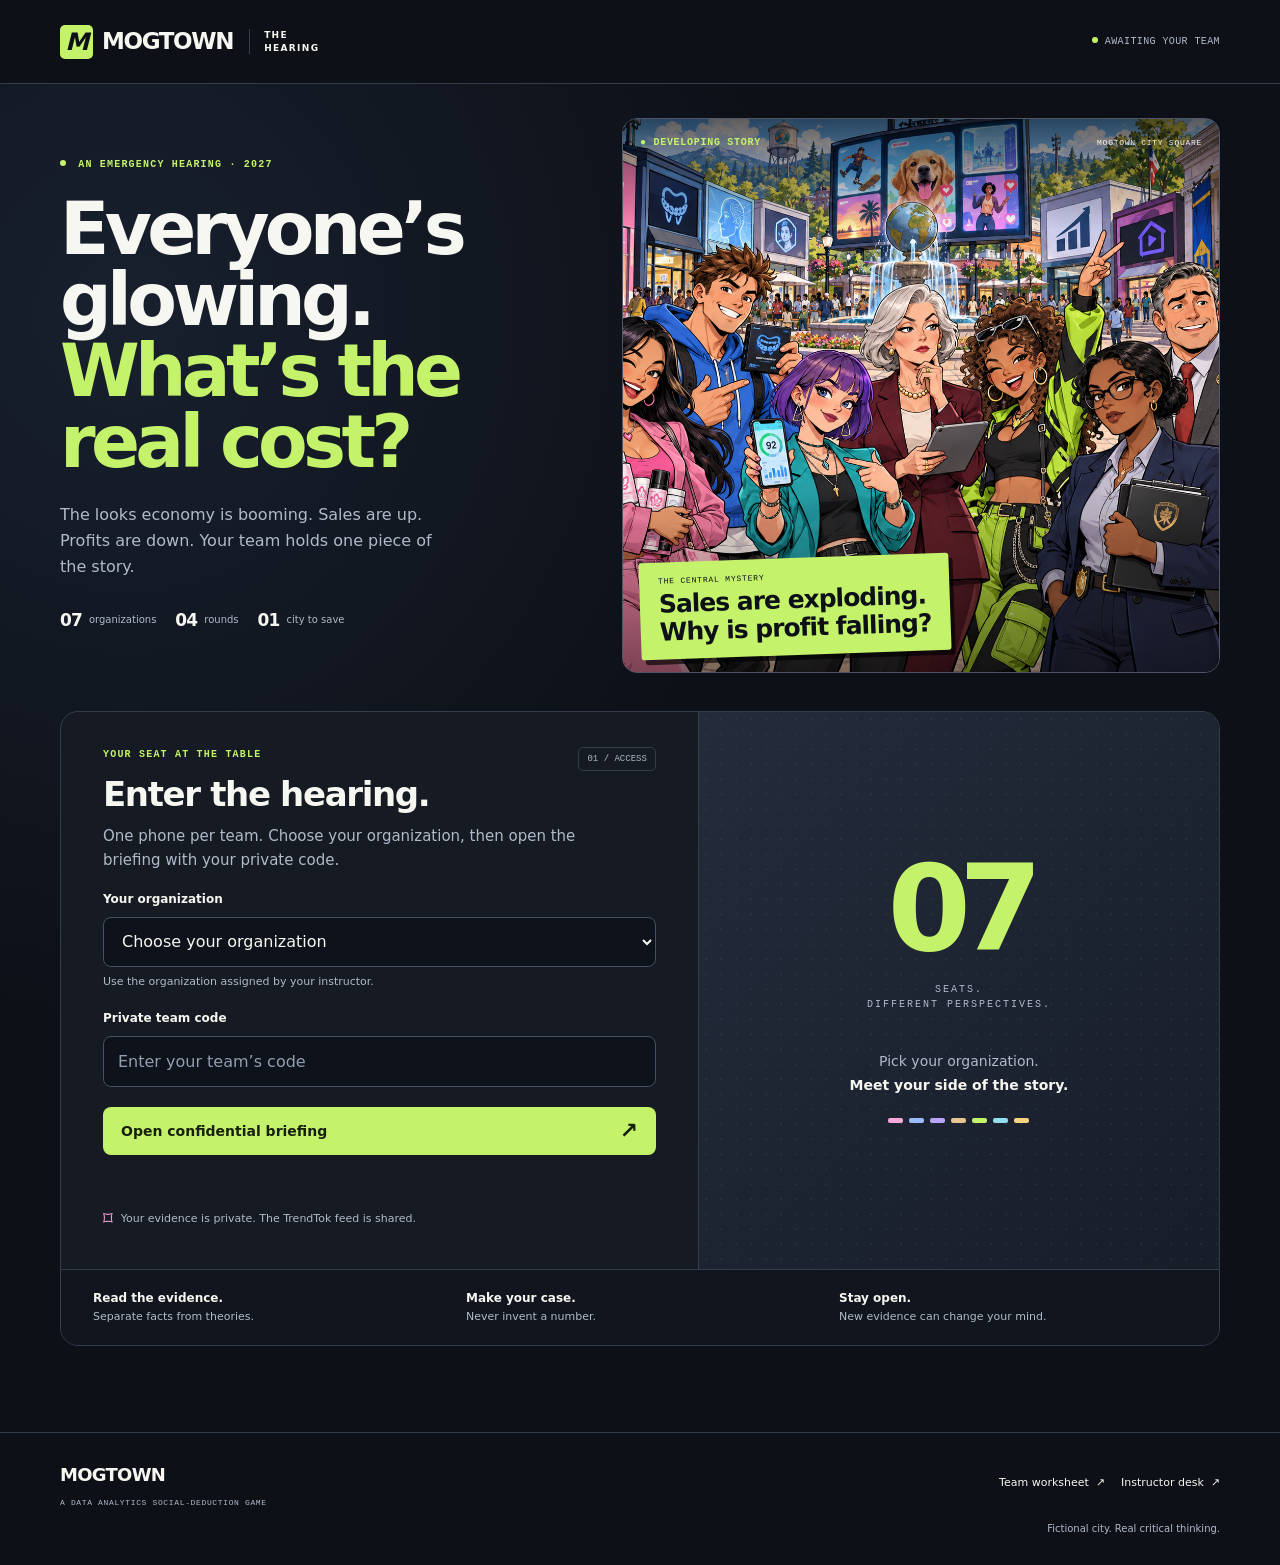
==== index.html @ ff47333d "Build polished MogTown classroom hearing with encrypted role rounds" ====
<!doctype html>
<html lang="en">
<head>
  <meta charset="utf-8">
  <meta name="viewport" content="width=device-width, initial-scale=1">
  <meta name="theme-color" content="#0d1017">
  <title>MogTown — The Emergency Hearing</title>
  <meta name="description" content="Seven organizations. Different evidence. One city-wide decision. A social-deduction data analytics classroom game.">
  <link rel="stylesheet" href="styles.css">
</head>
<body>
  <a class="skip-link" href="#main">Skip to the game</a>
  <header class="topbar">
    <a class="brand" href="./" aria-label="MogTown home"><span class="brand-mark" aria-hidden="true">M</span>MOGTOWN<span class="brand-sub">THE HEARING</span></a>
    <div class="session-tools"><span class="status-pill" id="sessionStatus">AWAITING YOUR TEAM</span><button class="text-button hidden" id="logoutBtn" type="button">Switch team</button></div>
  </header>
  <main class="shell" id="main">
    <section class="hero" id="hero" aria-labelledby="heroTitle">
      <div class="hero-copy">
        <p class="eyebrow"><span class="signal-dot" aria-hidden="true"></span> AN EMERGENCY HEARING · 2027</p>
        <h1 id="heroTitle">Everyone’s <br>glowing.<br><em>What’s the <br>real cost?</em></h1>
        <p class="lede">The looks economy is booming. Sales are up. Profits are down. Your team holds one piece of the story.</p>
        <div class="hero-meta"><span><b>07</b> organizations</span><span><b>04</b> rounds</span><span><b>01</b> city to save</span></div>
      </div>
      <div class="hero-art">
        <img src="assets/main.png" width="1448" height="1086" alt="The seven MogTown representatives gather in the town square beneath the TrendTok screen." fetchpriority="high">
        <div class="art-caption"><span class="live-dot">● DEVELOPING STORY</span><span>MOGTOWN CITY SQUARE</span></div>
        <div class="headline-sticker"><span>THE CENTRAL MYSTERY</span><strong>Sales are exploding.<br>Why is profit falling?</strong></div>
      </div>
    </section>
    <section class="panel access-panel" id="loginPanel" aria-labelledby="accessTitle">
      <div class="access-layout">
        <div class="access-main">
          <div class="panel-head"><div><p class="eyebrow">YOUR SEAT AT THE TABLE</p><h2 id="accessTitle">Enter the hearing.</h2></div><span class="file-marker" aria-hidden="true">01 / ACCESS</span></div>
          <p class="intro">One phone per team. Choose your organization, then open the briefing with your private code.</p>
          <form id="loginForm" novalidate>
            <label for="roleSelect">Your organization</label>
            <select id="roleSelect" aria-describedby="roleHelp"><option value="">Loading organizations…</option></select>
            <p class="field-help" id="roleHelp">Use the organization assigned by your instructor.</p>
            <label for="roleCode">Private team code</label>
            <input id="roleCode" type="password" autocomplete="off" autocapitalize="none" spellcheck="false" placeholder="Enter your team’s code" aria-describedby="loginMessage">
            <button class="primary" id="loginBtn" type="submit">Open confidential briefing <span aria-hidden="true">↗</span></button>
            <p class="message" id="loginMessage" aria-live="polite" aria-atomic="true"></p>
          </form>
          <p class="access-note"><span aria-hidden="true">⌑</span> Your evidence is private. The TrendTok feed is shared.</p>
        </div>
        <div class="preview-stage">
          <div class="preview-placeholder"><div class="seat-number" aria-hidden="true">07<span>SEATS.<br>DIFFERENT PERSPECTIVES.</span></div><p>Pick your organization.<br><strong>Meet your side of the story.</strong></p><div class="preview-colors" aria-hidden="true"><i></i><i></i><i></i><i></i><i></i><i></i><i></i></div></div>
          <div id="rolePreview" class="role-preview hidden" aria-live="polite"><img id="rolePreviewImage" alt="" width="1122" height="1402"><div class="preview-caption"><p class="eyebrow">YOUR ORGANIZATION</p><h3 id="rolePreviewName"></h3><p id="rolePreviewDescription"></p></div></div>
        </div>
      </div>
      <div class="entry-rules"><span><b>Read the evidence.</b> Separate facts from theories.</span><span><b>Make your case.</b> Never invent a number.</span><span><b>Stay open.</b> New evidence can change your mind.</span></div>
    </section>
    <section id="game" class="hidden" aria-label="Your hearing workspace">
      <p id="sessionMessage" class="message" aria-live="polite" aria-atomic="true"></p>
      <section class="role-banner panel confidential" aria-labelledby="roleName">
        <div class="role-portrait"><img id="roleAvatar" alt="" width="1122" height="1402"><span>YOUR DELEGATION</span></div>
        <div class="role-copy"><p class="tag"><span aria-hidden="true">⌑</span> CONFIDENTIAL · YOUR ORGANIZATION ONLY</p><h2 id="roleName" tabindex="-1"></h2><p id="roleBrief"></p><div class="mission" id="roleMission"></div></div>
      </section>
      <section class="feed panel public" aria-labelledby="feedTitle">
        <div class="panel-head"><div><p class="tag">PUBLIC · EVERY TEAM SEES THIS</p><h2 class="feed-title" id="feedTitle"><span class="trend-icon" aria-hidden="true">↗</span>TrendTok <span>LIVE</span></h2></div><div class="feed-source"><span class="live-dot">● LIVE FEED</span><span>MOGTOWN / LOCAL</span></div></div>
        <div id="trendFeed"></div><p class="feed-footnote">Shared headlines. Different perspectives. Check the evidence behind the story.</p>
      </section>
      <div class="round-section-label"><p class="eyebrow">THE HEARING, ROUND BY ROUND</p><span>Unlocked by your instructor</span></div>
      <nav class="round-nav" aria-label="Hearing rounds">
        <button class="round-tab active" data-round="1" type="button" aria-current="step"><span class="round-number">01</span><span>DESCRIBE</span></button>
        <button class="round-tab locked" data-round="2" type="button" disabled><span class="round-number">02</span><span>DIAGNOSE</span><span class="lock-label">LOCKED</span></button>
        <button class="round-tab locked" data-round="3" type="button" disabled><span class="round-number">03</span><span>PREDICT</span><span class="lock-label">LOCKED</span></button>
        <button class="round-tab locked" data-round="4" type="button" disabled><span class="round-number">04</span><span>PRESCRIBE</span><span class="lock-label">LOCKED</span></button>
        <button class="round-tab locked reveal-tab" data-round="5" type="button" disabled><span class="round-number">★</span><span>REVEAL</span><span class="lock-label">LOCKED</span></button>
      </nav>
      <section id="roundContent" class="panel round-content" aria-label="Current round evidence and team tasks" tabindex="-1"></section>
      <section class="panel unlock-panel" id="unlockPanel" aria-labelledby="unlockTitle">
        <div><p class="eyebrow">INSTRUCTOR RELEASE</p><h2 id="unlockTitle">The story isn’t over.</h2><p id="unlockHint">Wait until your instructor releases the next code.</p></div>
        <form id="unlockForm" novalidate><label for="roundCode">Next round code</label><div class="unlock-row"><input id="roundCode" type="password" autocomplete="off" autocapitalize="none" spellcheck="false" placeholder="Enter the released code" aria-describedby="unlockHint unlockMessage"><button class="secondary" id="unlockBtn" type="submit">Unlock <span aria-hidden="true">→</span></button></div><p class="message" id="unlockMessage" aria-live="polite" aria-atomic="true"></p></form>
      </section>
    </section>
  </main>
  <footer><div class="footer-brand">MOGTOWN<span>A DATA ANALYTICS SOCIAL-DEDUCTION GAME</span></div><div class="footer-links"><a href="worksheet.html" target="_blank" rel="noopener">Team worksheet <span aria-hidden="true">↗</span></a><a href="instructor.html">Instructor desk <span aria-hidden="true">↗</span></a><span>Fictional city. Real critical thinking.</span></div></footer>
  <script src="app.js"></script>
</body>
</html>
---- styles.css ----
:root { --bg:#0d1017;--panel:#151a23;--panel2:#1c222c;--text:#f7f7f1;--muted:#b0bac8;--line:#343d4b;--hot:#f8a9dc;--cyan:#93deec;--lime:#c4f36b;--gold:#f6d37e;--danger:#ffadb3;--role-accent:var(--hot);--radius:18px; }
* { box-sizing:border-box; }
.hero-copy { min-width:0; }
html { color-scheme:dark;scroll-behavior:smooth;scroll-padding-top:100px; }
body { margin:0;min-height:100vh;font-family:ui-sans-serif,system-ui,-apple-system,BlinkMacSystemFont,"Segoe UI",sans-serif;background:radial-gradient(ellipse at 10% 20%,#18202e 0,transparent 40%),var(--bg);color:var(--text);font-size:15px;line-height:1.6; }
body[data-role="glowlab"] { --role-accent:#f8a9dc; }body[data-role="jawmax"] { --role-accent:#9bbdff; }body[data-role="mirror-ai"],body[data-role="mirrorai"] { --role-accent:#b9a5fa; }body[data-role="primeera-ai"],body[data-role="primeera"] { --role-accent:#e9c394; }body[data-role="clouthouse"] { --role-accent:#c4f36b; }body[data-role="consumer-protection"],body[data-role="consumer"] { --role-accent:#93deec; }body[data-role="mayor"] { --role-accent:#f6d37e; }
a { color:inherit;text-underline-offset:4px; }button,input,select { font:inherit; }button,a,input,select { -webkit-tap-highlight-color:transparent; }button { cursor:pointer; }button:disabled { cursor:not-allowed; }:focus-visible { outline:3px solid var(--lime);outline-offset:4px; }::selection { background:var(--lime);color:var(--bg); }.hidden { display:none!important; }
.skip-link { position:fixed;top:-100px;left:14px;padding:10px 18px;background:var(--lime);color:var(--bg);z-index:100; }.skip-link:focus { top:12px; }
.topbar { min-height:84px;display:flex;justify-content:space-between;align-items:center;gap:16px;padding:15px max(20px,calc((100vw - 1160px)/2));border-bottom:1px solid var(--line);background:rgba(13,16,23,.96); }
.brand { display:flex;align-items:center;gap:9px;text-decoration:none;font-weight:900;letter-spacing:-.06em;font-size:23px;line-height:1;white-space:nowrap; }.brand-mark { display:grid;place-items:center;width:33px;height:34px;color:var(--bg);background:var(--lime);font-size:24px;font-style:italic;border-radius:5px; }.brand-sub { font-size:9px;font-weight:700;letter-spacing:.15em;line-height:1.35;max-width:72px;white-space:normal;padding-left:14px;margin-left:7px;border-left:1px solid var(--line); }
.session-tools { display:flex;align-items:center;gap:14px; }.status-pill { font-family:ui-monospace,SFMono-Regular,Consolas,monospace;font-size:10px;letter-spacing:.04em;color:var(--muted);text-align:right; }.status-pill::before { content:'';display:inline-block;width:6px;height:6px;border-radius:50%;background:var(--lime);margin:0 7px 1px 0; }.text-button { padding:9px 12px;min-height:44px;color:var(--text);border:1px solid var(--line);background:var(--panel);border-radius:7px;font-size:12px;font-weight:700;white-space:nowrap; }.text-button:hover { border-color:var(--muted); }
.shell { width:min(1160px,calc(100% - 40px));margin:0 auto;padding:30px 0 66px; }.hero { display:grid;grid-template-columns:1fr 1.15fr;gap:42px;align-items:center;margin:4px 0 38px; }.hero-copy { padding:20px 0; }.eyebrow,.tag { font-family:ui-monospace,SFMono-Regular,Consolas,monospace;font-size:10px;font-weight:700;letter-spacing:.12em;line-height:1.5;color:var(--lime);margin:0 0 12px; }.signal-dot { display:inline-block;height:6px;width:6px;border-radius:50%;background:var(--lime);margin:0 5px 1px 0; }
.hero h1 { font-size:clamp(48px,5.65vw,76px);line-height:.98;letter-spacing:-.065em;font-weight:900;margin:22px 0 24px; }.hero h1 em { color:var(--lime);font-style:normal; }.lede { max-width:375px;font-size:16px;color:var(--muted);line-height:1.65;margin:0 0 26px; }.hero-meta { display:flex;gap:19px;color:var(--muted);font-size:10px; }.hero-meta span { display:flex;align-items:center;gap:7px; }.hero-meta b { font-size:17px;letter-spacing:-.05em;color:var(--text); }
.hero-art { position:relative;height:555px;min-width:0;border-radius:15px;overflow:hidden;background:var(--panel);border:1px solid #505667; }.hero-art::after { content:'';position:absolute;inset:0;background:linear-gradient(180deg,rgba(0,0,0,.62),transparent 20%,transparent 65%,rgba(0,0,0,.5));pointer-events:none; }.hero-art>img { display:block;width:100%;height:100%;object-fit:cover;object-position:50% 50%; }.art-caption { position:absolute;inset:18px 17px auto;display:flex;justify-content:space-between;gap:10px;align-items:center;z-index:1;font:8px ui-monospace,monospace;letter-spacing:.09em; }.live-dot { color:var(--lime);font-size:10px;font-weight:800;white-space:nowrap; }.headline-sticker { position:absolute;left:17px;bottom:17px;max-width:calc(100% - 34px);z-index:1;background:var(--lime);color:var(--bg);padding:14px 19px;border-radius:3px;transform:rotate(-2deg);box-shadow:4px 5px 0 rgba(0,0,0,.65); }.headline-sticker>span { display:block;font:8px ui-monospace,monospace;letter-spacing:.1em;margin-bottom:5px; }.headline-sticker strong { font-size:clamp(18px,2.1vw,25px);line-height:1.1;letter-spacing:-.04em;display:block; }
.panel { background:var(--panel);border:1px solid var(--line);border-radius:var(--radius);padding:28px;margin:20px 0;min-width:0; }.panel h2 { margin:0 0 9px;line-height:1.2;letter-spacing:-.04em;font-size:28px; }.panel h3 { letter-spacing:-.02em; }.panel-head { display:flex;justify-content:space-between;align-items:flex-start;gap:16px; }.intro { color:var(--muted);margin:0 0 18px;max-width:490px; }.file-marker { border:1px solid var(--line);border-radius:5px;padding:6px 8px;color:var(--muted);font:9px ui-monospace,monospace;white-space:nowrap; }
.access-panel { padding:0;overflow:hidden; }.access-layout { display:grid;grid-template-columns:1.1fr .9fr; }.access-main { padding:32px; }.access-main h2 { font-size:34px; }
label { display:block;color:var(--text);font-size:12px;font-weight:700;margin:18px 0 8px; }input,select { width:100%;min-width:0;min-height:50px;color:var(--text);background:#0e121a;border:1px solid #465060;border-radius:8px;padding:12px 14px;font-size:16px; }input::placeholder { color:#929eaf; }input:focus,select:focus { border-color:var(--lime); }.field-help { font-size:11px;color:var(--muted);margin:6px 0 0; }
button { border:0;min-height:48px;border-radius:8px;padding:12px 18px;font-weight:750;transition:background .15s,border-color .15s; }.primary { display:flex;align-items:center;justify-content:space-between;gap:12px;width:100%;margin-top:20px;background:var(--lime);color:#17200d;text-align:left;font-size:14px; }.primary>span { font-size:22px;line-height:1; }.primary:hover { background:#d2ff82; }.primary:disabled,.secondary:disabled { background:#728955;color:#101709; }.secondary { background:var(--lime);color:#17200d;white-space:nowrap; }.secondary:hover { background:#d2ff82; }.message { color:var(--muted);font-size:12px;line-height:1.5;min-height:18px;margin:10px 0 0;overflow-wrap:anywhere; }.message.error { color:var(--danger); }.message.ok { color:var(--lime); }#sessionMessage:empty { display:none; }.access-note { display:flex;align-items:center;gap:8px;font-size:11px;color:var(--muted);margin:20px 0 0; }.access-note span { font-size:19px;color:var(--hot); }
.preview-stage { background:linear-gradient(135deg,#242b3a,#171d29);padding:24px;border-left:1px solid var(--line);display:grid;place-items:center;position:relative; }.preview-stage::before { content:'';position:absolute;inset:0;background-image:radial-gradient(#515c70 1px,transparent 1px);background-size:15px 15px;opacity:.22;pointer-events:none; }.preview-placeholder { position:relative;text-align:center;padding:25px 0; }.seat-number { color:var(--lime);font-size:120px;font-weight:900;line-height:.85;letter-spacing:-.1em; }.seat-number span { display:block;color:var(--muted);font:10px/1.5 ui-monospace,monospace;letter-spacing:.2em;margin-top:22px; }.preview-placeholder p { color:var(--muted);margin:38px 0 20px;font-size:14px;line-height:1.7; }.preview-placeholder strong { color:var(--text);font-weight:600; }.preview-colors { display:flex;justify-content:center;gap:6px; }.preview-colors i { width:15px;height:5px;border-radius:2px;background:var(--hot); }.preview-colors i:nth-child(2) { background:#9bbdff; }.preview-colors i:nth-child(3) { background:#b9a5fa; }.preview-colors i:nth-child(4) { background:#e9c394; }.preview-colors i:nth-child(5) { background:var(--lime); }.preview-colors i:nth-child(6) { background:var(--cyan); }.preview-colors i:nth-child(7) { background:var(--gold); }.preview-stage:has(.role-preview:not(.hidden)) .preview-placeholder { display:none; }
.role-preview { width:min(100%,288px);position:relative;background:#0e121a;border:1px solid #5d6879;border-radius:10px;overflow:hidden;box-shadow:0 12px 32px #080b1459;transform:rotate(1deg); }.role-preview>img { display:block;width:100%;height:auto;max-height:345px;object-fit:contain;background:#131824; }.preview-caption { padding:15px 17px; }.preview-caption .eyebrow { color:var(--role-accent);font-size:8px;margin-bottom:5px; }.preview-caption h3 { margin:0;font-size:19px;line-height:1.2; }.preview-caption>p:last-child { color:var(--muted);margin:7px 0 0;font-size:11px;line-height:1.5; }
.entry-rules { display:grid;grid-template-columns:repeat(3,1fr);border-top:1px solid var(--line);background:#11161e;padding:19px 32px;gap:25px; }.entry-rules span { font-size:11px;color:var(--muted); }.entry-rules b { display:block;color:var(--text);font-size:12px; }
.in-session .hero,.in-session #loginPanel { display:none; }.in-session .topbar { position:sticky;top:0;z-index:10;backdrop-filter:blur(16px); }.in-session .shell { width:min(1040px,calc(100% - 40px));padding-top:12px; }
.role-banner { display:grid;grid-template-columns:170px minmax(0,1fr);padding:0;overflow:hidden;border-color:#765672; }.role-portrait { position:relative;background:#111722;overflow:hidden; }.role-portrait img { display:block;width:100%;height:100%;object-fit:cover;object-position:24% 16%;min-height:240px; }.role-portrait span { position:absolute;bottom:0;left:0;right:0;padding:12px 8px;text-align:center;font:8px ui-monospace,monospace;letter-spacing:.14em;background:#0d1017e8;color:var(--role-accent); }.role-copy { padding:28px;min-width:0; }.role-copy h2 { font-size:32px; }.role-copy>p:not(.tag) { color:#d0d7e0;margin:13px 0; }.confidential .tag { color:var(--role-accent);font-size:9px; }.mission { background:#10151e;border-left:3px solid var(--role-accent);padding:14px 17px;margin-top:19px;font-size:14px; }.mission strong { color:var(--role-accent); }
.public { border-color:#405a64; }.public .tag { color:var(--cyan); }.feed-title { display:flex;align-items:center;gap:7px;font-weight:900; }.feed-title>span:last-child { font:10px ui-monospace,monospace;letter-spacing:.08em;background:var(--cyan);color:#10171d;padding:4px 6px;border-radius:3px;margin-left:5px; }.trend-icon { color:var(--cyan);font-size:40px;line-height:.9; }.feed-source { display:flex;flex-direction:column;gap:6px;align-items:flex-end;font:8px ui-monospace,monospace;color:var(--muted);letter-spacing:.05em;padding-top:5px; }#trendFeed { margin-top:20px; }.feed-card { border-top:1px solid var(--line);padding:19px 0 17px 28px;position:relative; }.feed-card::before { content:'↗';color:var(--cyan);position:absolute;left:0;top:19px;font-size:18px;font-weight:800; }.feed-card strong { display:block;font-size:17px;line-height:1.3;letter-spacing:-.02em;margin-bottom:6px; }.feed-card p { margin:0;color:var(--muted);font-size:14px; }.feed-card .feed-meta { font:8px/1.5 ui-monospace,monospace;letter-spacing:.06em;color:var(--cyan);margin-bottom:7px; }
.metric-grid { display:grid;grid-template-columns:repeat(4,minmax(0,1fr));gap:9px;margin-top:16px; }.metric { background:#0e141d;border:1px solid #354350;border-radius:8px;padding:14px 12px;min-width:0; }.metric .k { color:var(--muted);font:9px/1.4 ui-monospace,monospace;text-transform:uppercase;letter-spacing:.05em; }.metric .v { font-size:clamp(16px,2.1vw,22px);font-weight:800;letter-spacing:-.045em;line-height:1.3;margin-top:9px;overflow-wrap:anywhere; }.metric-caption,.feed-footnote { color:var(--muted);font-size:10px;margin:18px 0 0; }
.round-section-label { display:flex;justify-content:space-between;gap:15px;align-items:center;margin-top:35px; }.round-section-label .eyebrow { margin:0;color:var(--muted); }.round-section-label>span { color:var(--muted);font-size:10px; }.round-nav { display:grid;grid-template-columns:repeat(5,minmax(0,1fr));gap:8px;margin:12px 0 20px; }.round-tab { position:relative;display:flex;flex-direction:column;align-items:flex-start;gap:7px;background:var(--panel);color:var(--muted);border:1px solid var(--line);padding:13px 14px;min-height:99px;text-align:left;border-radius:9px; }.round-tab>span { font-size:9px;letter-spacing:.06em;line-height:1.2; }.round-tab .round-number { font-size:22px;font-weight:800;line-height:1;letter-spacing:-.04em; }.round-tab.active { background:var(--lime);border-color:var(--lime);color:#17200d; }.round-tab:not(.locked):not(.active):hover { border-color:var(--lime); }.round-tab.locked { background:#11161e;color:#94a0b0;border-style:dashed; }.round-tab .lock-label { font:7px ui-monospace,monospace;letter-spacing:.07em; }.round-tab:not(.locked) .lock-label { display:none; }
.round-content { border-top:3px solid var(--lime); }.round-title { display:flex;align-items:center;gap:15px;margin-bottom:22px; }.round-title .eyebrow { margin:0 0 4px; }.round-title h2 { margin:0;font-size:30px; }.round-badge { flex:0 0 48px;height:48px;display:grid;place-items:center;border:1px solid #647c44;background:#293420;color:var(--lime);font-size:24px;font-weight:800;border-radius:9px; }.round-content>p,.round-subtitle { color:#d0d7e0; }.round-content h3 { margin:28px 0 12px;font-size:20px; }
.callout { background:#10161f;border:1px solid #3e4a5a;border-radius:9px;padding:18px;margin:18px 0;line-height:1.65;overflow-wrap:anywhere; }.callout strong { color:var(--gold); }.callout.confidential-callout { border-left:3px solid var(--role-accent); }.callout h3:first-child { margin-top:0; }.callout p:last-child { margin-bottom:0; }.truth-rule { background:#212a1b;border:1px solid #596d3b; }.truth-rule strong { color:var(--lime); }.team-task { margin-top:27px;padding-top:1px;border-top:1px solid var(--line); }.scenario { border-left:3px solid var(--gold); }.task-list { margin:12px 0 0;padding-left:27px; }.task-list li { padding:7px 0 7px 7px; }.task-list li::marker { color:var(--lime);font-weight:800; }
.table-scroll { max-width:100%;overflow-x:auto;margin-top:16px;border:1px solid var(--line);border-radius:7px; }.data-table { width:100%;border-collapse:collapse;margin-top:15px;font-size:13px;line-height:1.5;table-layout:fixed; }.table-scroll .data-table { margin-top:0; }.data-table caption { text-align:left;padding:11px 10px;color:var(--muted);font-size:11px;background:#151e28; }.data-table th,.data-table td { border-bottom:1px solid #343e4c;text-align:left;padding:12px 10px;vertical-align:top;overflow-wrap:anywhere; }.data-table th { color:var(--cyan);font-size:10px;font-weight:700;text-transform:uppercase;letter-spacing:.025em;background:#1a2430; }.data-table tbody tr:nth-child(even) { background:#ffffff03; }.data-table tr:last-child td { border-bottom:0; }
.unlock-panel { display:grid;grid-template-columns:1fr 1fr;align-items:start;gap:28px;background:#19211a;border-color:#44583b;padding:26px 28px; }.unlock-panel h2 { font-size:24px; }.unlock-panel .eyebrow { margin-bottom:8px; }#unlockHint { font-size:12px;color:var(--muted);margin-bottom:0; }.unlock-panel label { margin-top:0; }.unlock-row { display:flex;gap:8px; }.unlock-row input { flex:1;width:0; }.unlock-row button { padding-inline:16px; }
footer { border-top:1px solid var(--line);display:flex;justify-content:space-between;gap:30px;padding:28px max(20px,calc((100vw - 1160px)/2));font-size:11px;color:var(--muted); }.footer-brand { font-size:18px;font-weight:900;letter-spacing:-.04em;color:var(--text); }.footer-brand span { display:block;font:8px/1.5 ui-monospace,monospace;letter-spacing:.08em;margin-top:8px;color:var(--muted); }.footer-links { display:flex;justify-content:flex-end;gap:16px;flex-wrap:wrap;align-items:center; }.footer-links a { color:var(--text);text-decoration:none;min-height:44px;display:inline-flex;align-items:center;gap:7px; }.footer-links a:hover { color:var(--lime); }.footer-links>span { flex-basis:100%;text-align:right;font-size:10px; }
@media(min-width:1050px) { .access-main { padding:35px 42px; } }
@media(max-width:900px) {
 .hero { gap:26px;grid-template-columns:1fr 1fr; }.hero-art { height:470px; }.hero-meta { gap:12px; }.hero-meta span { display:block; }.hero-meta b { display:block; }.brand-sub { display:none; }.access-main { padding:25px; }.file-marker { display:none; }.preview-stage { padding:18px; }.role-copy { padding:24px; }.metric-grid { grid-template-columns:repeat(2,minmax(0,1fr)); }.entry-rules { padding:19px 25px;gap:18px; }.unlock-panel { gap:20px; }.unlock-row { flex-wrap:wrap; }.unlock-row input { width:100%;flex-basis:100%; }.unlock-row button { width:100%; }
}
@media(max-width:620px) {
 body { font-size:14px; }.shell,.in-session .shell { width:calc(100% - 32px); }.shell { padding-top:21px;padding-bottom:38px; }.topbar { min-height:70px;padding:13px 16px;gap:10px; }.brand { font-size:20px;gap:7px; }.brand-mark { width:28px;height:29px;font-size:21px; }.status-pill { font-size:8px;max-width:128px; }.session-tools { gap:8px; }.in-session .status-pill { display:none; }.text-button { font-size:11px;padding:8px 11px; }
 .hero { grid-template-columns:1fr;gap:15px;margin-bottom:26px; }.hero-copy { padding:4px 0 0; }.hero h1 { font-size:clamp(46px,12vw,72px);margin:16px 0 18px; }.hero h1 br:nth-of-type(1),.hero h1 em br { display:none; }.hero h1 em { display:inline; }.hero .eyebrow { font-size:8px;letter-spacing:.12em; }.lede { max-width:none;font-size:14px;margin-bottom:17px; }.hero-meta { gap:20px; }.hero-meta span { display:flex;font-size:9px; }.hero-meta b { font-size:16px; }.hero-art { height:auto;aspect-ratio:1.2;border-radius:11px; }.hero-art>img { position:absolute;inset:0; }.art-caption { inset:14px 12px auto;font-size:6px; }.art-caption .live-dot { font-size:8px; }.headline-sticker { left:12px;bottom:13px;padding:11px 14px; }.headline-sticker strong { font-size:20px; }.headline-sticker>span { font-size:7px; }
 .panel { padding:20px;border-radius:12px;margin:16px 0; }.panel h2 { font-size:25px; }.panel-head { gap:9px; }.eyebrow,.tag { font-size:9px; }.access-panel { padding:0; }.access-layout { grid-template-columns:1fr; }.access-main { padding:24px 20px 20px; }.access-main h2 { font-size:30px; }.intro { font-size:13px; }.access-note { margin-top:14px; }.primary { font-size:13px; }.preview-stage { border-left:none;border-top:1px solid var(--line);padding:18px; }.preview-placeholder { padding:2px 0;display:flex;align-items:center;text-align:left;gap:22px; }.seat-number { font-size:55px; }.seat-number span { display:none; }.preview-placeholder p { margin:0;font-size:11px; }.preview-colors { display:none; }.role-preview { width:100%;display:grid;grid-template-columns:minmax(0,125px) 1fr;transform:none;align-items:center;border-radius:8px; }.role-preview>img { height:auto;max-height:170px;object-fit:cover; }.preview-caption { padding:14px; }.preview-caption h3 { font-size:17px; }.preview-caption>p:last-child { font-size:10px; }.entry-rules { grid-template-columns:1fr;gap:10px;padding:18px 20px; }.entry-rules span { font-size:10px; }.entry-rules b { display:inline;font-size:11px;margin-right:4px; }
 .role-banner { padding:0;grid-template-columns:1fr; }.role-portrait { height:125px; }.role-portrait img { min-height:0;object-position:50% 24%;filter:brightness(.88); }.role-portrait span { width:fit-content;top:12px;right:12px;bottom:auto;left:auto;border-radius:4px;padding:7px; }.role-copy { padding:20px; }.role-copy h2 { font-size:27px; }.confidential .tag { font-size:8px;letter-spacing:.06em; }.role-copy>p:not(.tag) { font-size:13px; }.mission { font-size:13px;padding:12px 14px; }
 .feed-title { gap:4px; }.feed-title>span:last-child { font-size:8px;margin-left:4px; }.trend-icon { font-size:31px; }.feed-source>span:last-child { display:none; }.feed-source .live-dot { font-size:8px; }.public .tag { font-size:8px;letter-spacing:.03em; }.feed-card { padding:16px 0 15px 23px; }.feed-card::before { top:15px; }.feed-card strong { font-size:15px; }.feed-card p { font-size:12px; }.metric-grid { gap:7px; }.metric { padding:12px 9px; }.metric .k { font-size:8px; }.metric .v { font-size:19px; }.feed-footnote { font-size:9px; }
 .round-section-label { margin-top:29px; }.round-section-label .eyebrow { font-size:8px;letter-spacing:.03em; }.round-section-label>span { display:none; }.round-nav { gap:5px;margin-top:10px; }.round-tab { padding:10px 5px;align-items:center;min-height:87px;gap:8px;border-radius:6px; }.round-tab>span { font-size:7px;letter-spacing:0; }.round-tab .round-number { font-size:19px; }.round-tab .lock-label { font-size:6px;letter-spacing:.025em; }.round-title { gap:11px;margin-bottom:17px; }.round-title h2 { font-size:23px; }.round-badge { flex-basis:39px;height:39px;font-size:21px; }.round-title .eyebrow { font-size:8px; }.round-content>p { font-size:13px; }.callout { padding:13px;font-size:13px; }.round-content h3 { font-size:18px; }.task-list { padding-left:19px;font-size:13px; }.task-list li { padding-left:3px; }.data-table { font-size:11px; }.data-table th { font-size:8px; }.data-table th,.data-table td { padding:10px 5px; }.table-scroll { margin-inline:-5px;max-width:calc(100% + 10px); }
 .unlock-panel { grid-template-columns:1fr;gap:17px; }.unlock-panel h2 { font-size:24px; }.unlock-row { flex-wrap:nowrap; }.unlock-row input { width:0;flex-basis:0;font-size:14px;padding-inline:11px; }.unlock-row button { width:auto;font-size:13px;padding-inline:14px; }footer { display:block;padding:25px 20px; }.footer-links { justify-content:flex-start;gap:7px 20px;margin-top:13px; }.footer-links>span { text-align:left; }.footer-brand span { font-size:7px; }
}
@media(prefers-reduced-motion:reduce) { html { scroll-behavior:auto; }* { transition:none!important; } }
@media print {
 .topbar,.hero,#loginPanel,.unlock-panel,.round-nav,.round-section-label,footer,.skip-link { display:none!important; }body { color:#111;background:white;font-size:11pt; }.shell,.in-session .shell { width:100%;padding:0; }.panel { box-shadow:none;background:white;border:1px solid #999;break-inside:avoid; }.role-banner { display:block; }.role-portrait { display:none; }.role-copy { padding:20px; }.panel p,.panel .tag,.panel .eyebrow,.metric .k,.role-copy p,.callout strong,.task-list li::marker,.feed-card::before { color:#222!important; }.callout,.mission,.metric,.data-table th { background:#f6f6f6;color:#111;border-color:#999; }.data-table th { color:#111; }.role-copy .mission strong { color:#111; }.round-badge { color:#111;background:white;border-color:#999; }.feed-title>span:last-child { background:white;border:1px solid #999; }.live-dot,.trend-icon { color:#111; }
}
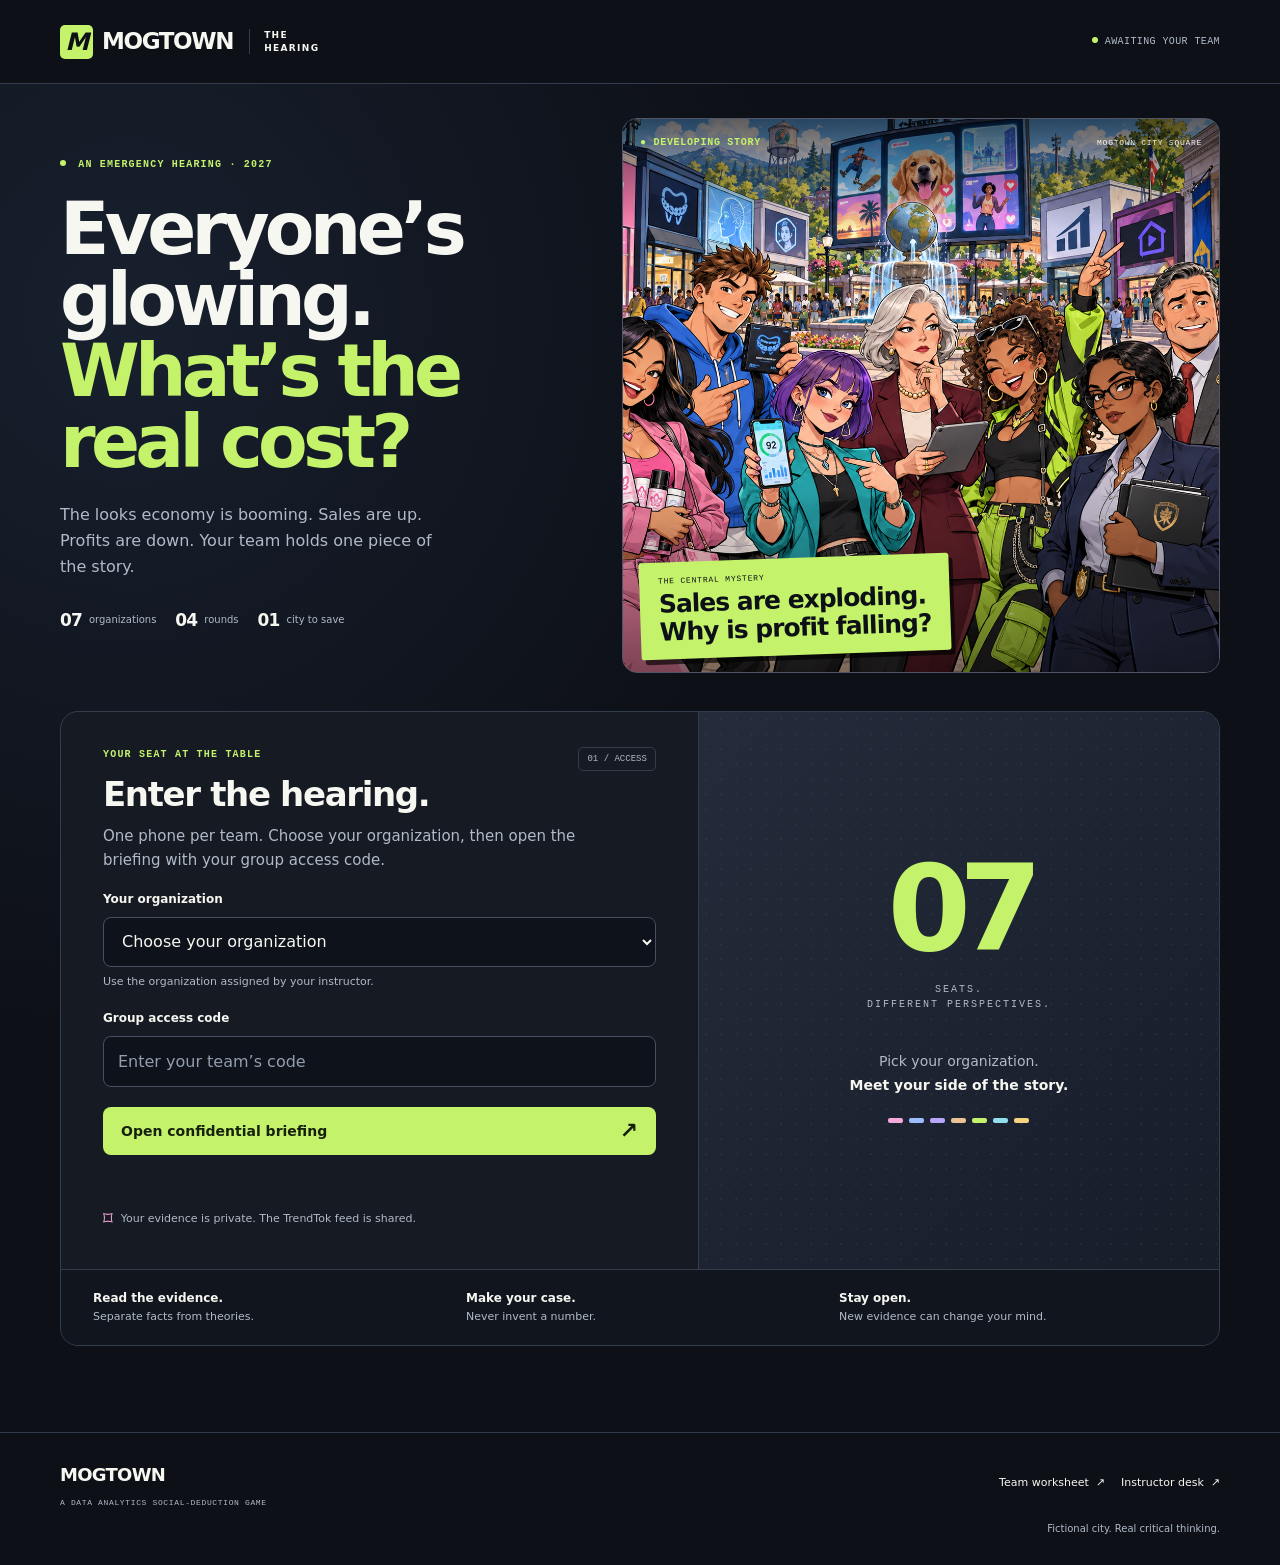
==== commit 0e22eabd: "Simplify classroom flow and group worksheets" ====
--- a/index.html
+++ b/index.html
@@ -32,12 +32,12 @@
       <div class="access-layout">
         <div class="access-main">
           <div class="panel-head"><div><p class="eyebrow">YOUR SEAT AT THE TABLE</p><h2 id="accessTitle">Enter the hearing.</h2></div><span class="file-marker" aria-hidden="true">01 / ACCESS</span></div>
-          <p class="intro">One phone per team. Choose your organization, then open the briefing with your private code.</p>
+          <p class="intro">One phone per team. Choose your organization, then open the briefing with your group access code.</p>
           <form id="loginForm" novalidate>
             <label for="roleSelect">Your organization</label>
             <select id="roleSelect" aria-describedby="roleHelp"><option value="">Loading organizations…</option></select>
             <p class="field-help" id="roleHelp">Use the organization assigned by your instructor.</p>
-            <label for="roleCode">Private team code</label>
+            <label for="roleCode">Group access code</label>
             <input id="roleCode" type="password" autocomplete="off" autocapitalize="none" spellcheck="false" placeholder="Enter your team’s code" aria-describedby="loginMessage">
             <button class="primary" id="loginBtn" type="submit">Open confidential briefing <span aria-hidden="true">↗</span></button>
             <p class="message" id="loginMessage" aria-live="polite" aria-atomic="true"></p>
--- a/styles.css
+++ b/styles.css
@@ -1,5 +1,6 @@
 :root { --bg:#0d1017;--panel:#151a23;--panel2:#1c222c;--text:#f7f7f1;--muted:#b0bac8;--line:#343d4b;--hot:#f8a9dc;--cyan:#93deec;--lime:#c4f36b;--gold:#f6d37e;--danger:#ffadb3;--role-accent:var(--hot);--radius:18px; }
 * { box-sizing:border-box; }
+.response-grid { display:grid;grid-template-columns:repeat(2,minmax(0,1fr));gap:12px; }.response-card h4 { margin:0 0 8px;font-size:16px; }.response-card p { margin:0; }.group-question { font-size:17px;font-weight:650; }@media(max-width:620px) { .response-grid { grid-template-columns:1fr; } }
 .hero-copy { min-width:0; }
 html { color-scheme:dark;scroll-behavior:smooth;scroll-padding-top:100px; }
 body { margin:0;min-height:100vh;font-family:ui-sans-serif,system-ui,-apple-system,BlinkMacSystemFont,"Segoe UI",sans-serif;background:radial-gradient(ellipse at 10% 20%,#18202e 0,transparent 40%),var(--bg);color:var(--text);font-size:15px;line-height:1.6; }
